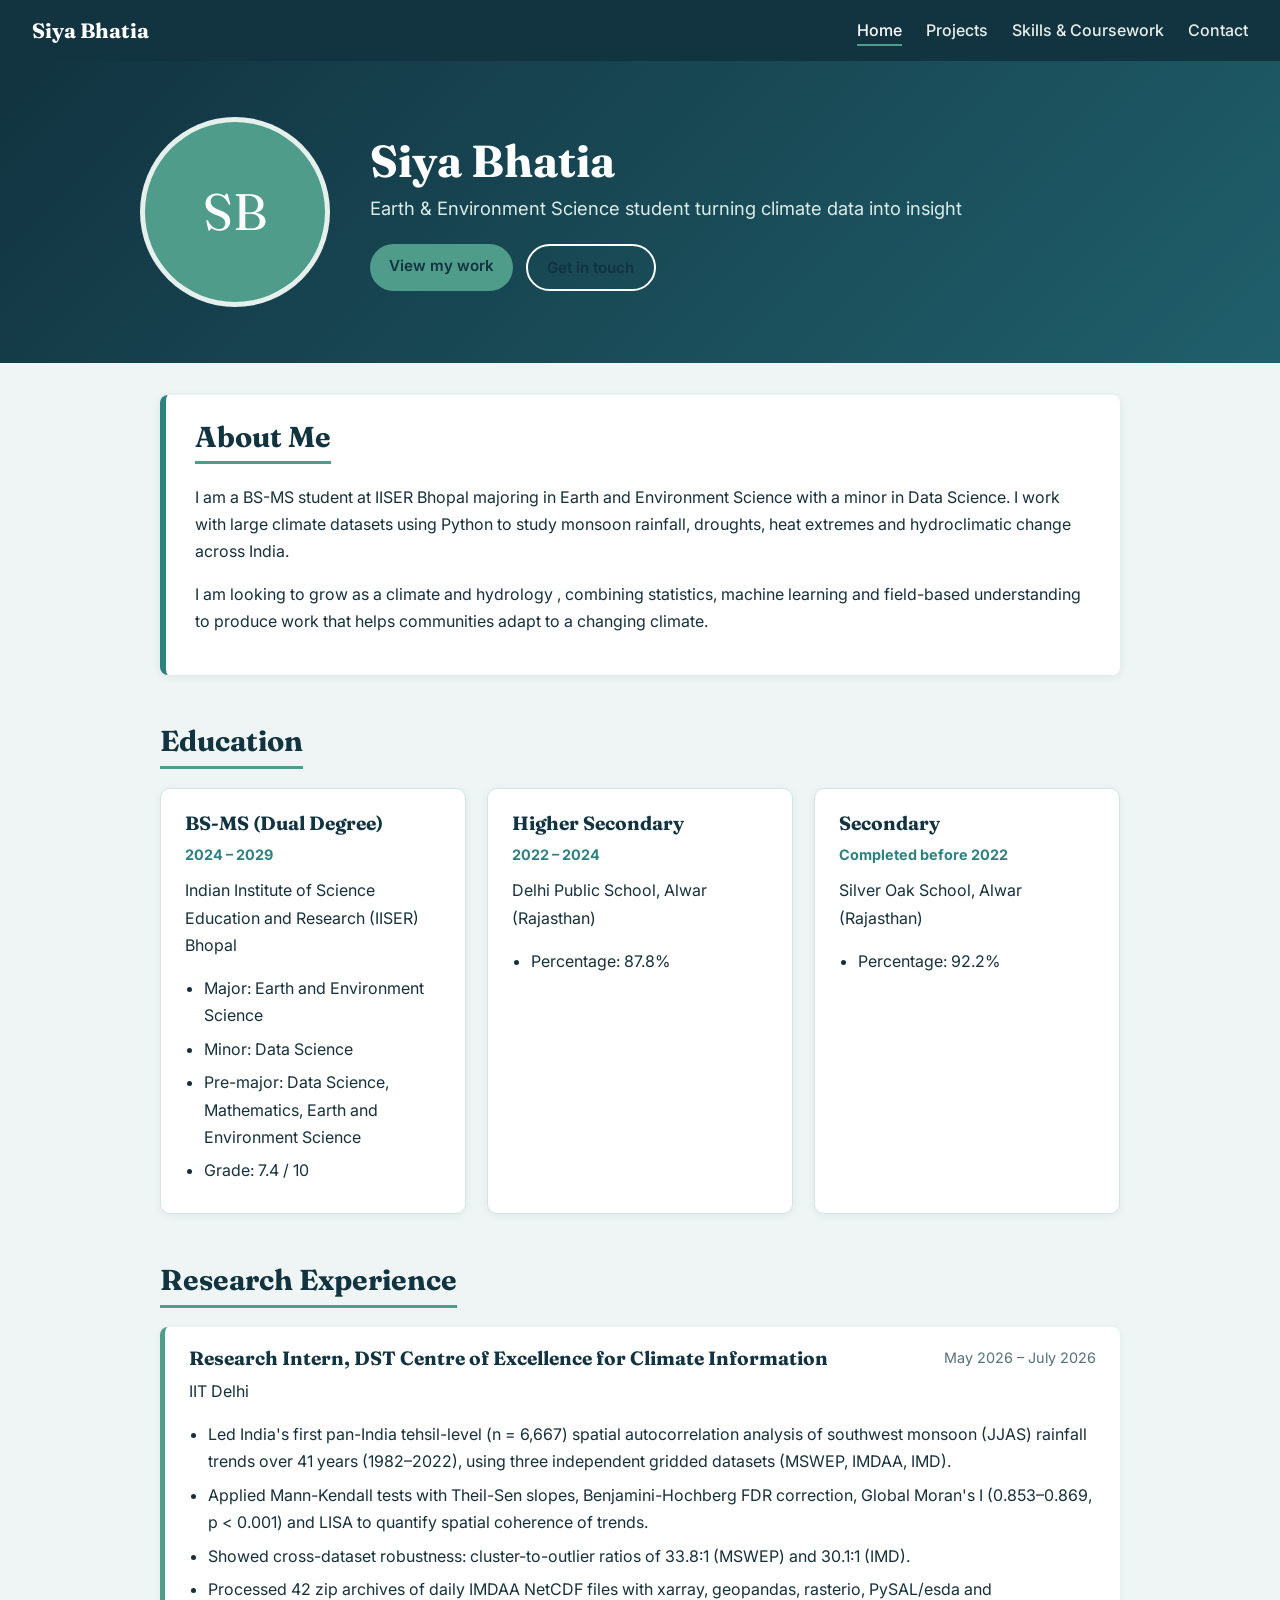
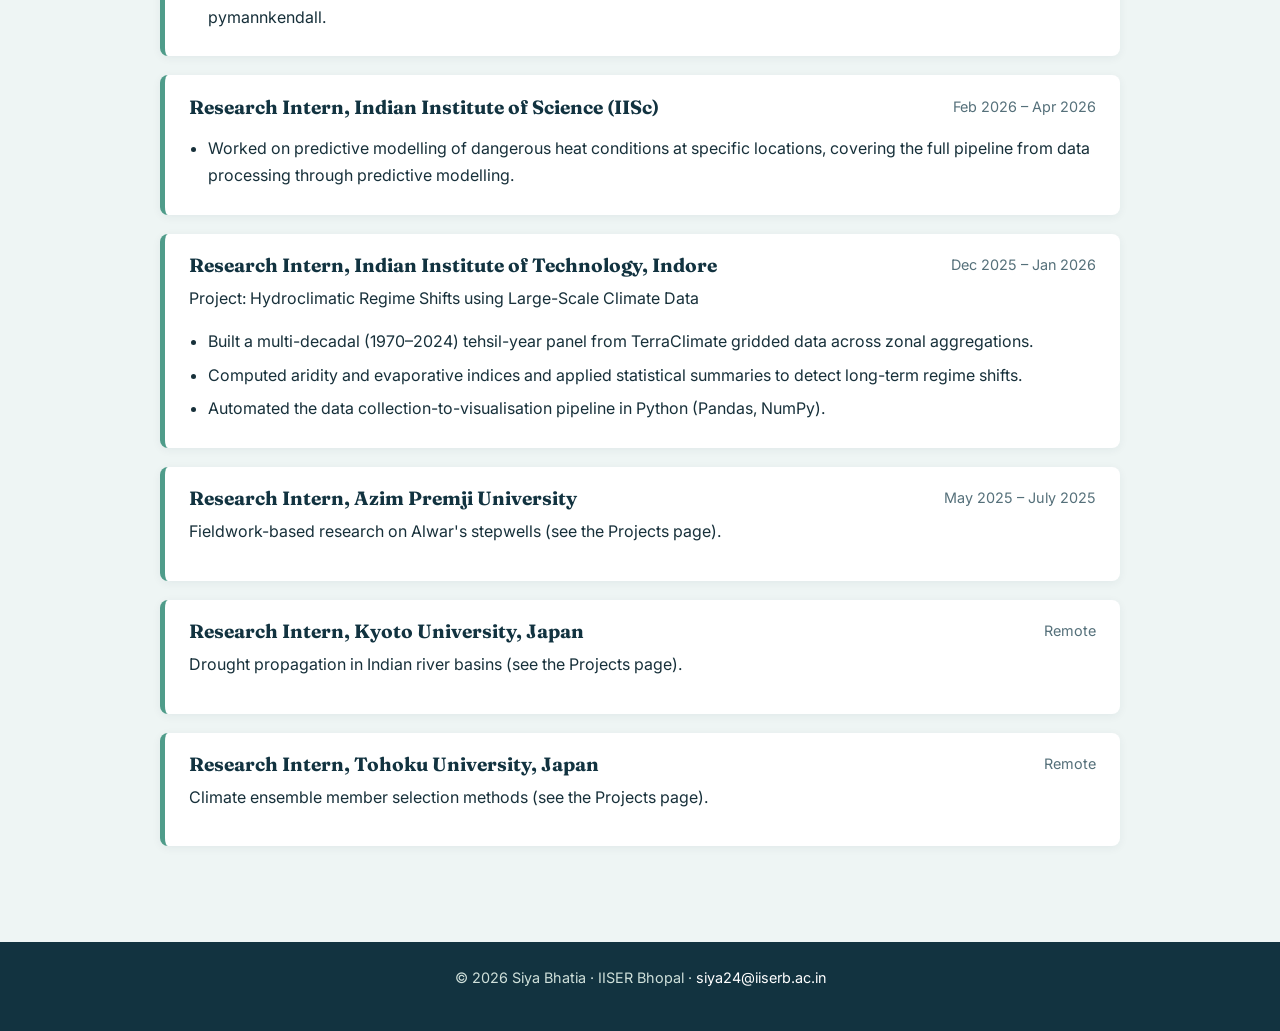
==== index.html @ 550e8d76 "Add files via upload" ====
<!DOCTYPE html>
<html lang="en">
<head>
  <meta charset="UTF-8">
  <meta name="viewport" content="width=device-width, initial-scale=1.0">
  <meta name="description" content="Resume of Siya Bhatia, Earth and Environment Science student at IISER Bhopal.">
  <title>Siya Bhatia | Resume</title>
  <link rel="preconnect" href="https://fonts.googleapis.com">
  <link rel="preconnect" href="https://fonts.gstatic.com" crossorigin>
  <link href="https://fonts.googleapis.com/css2?family=Fraunces:wght@600;700&family=Inter:wght@400;500;600&display=swap" rel="stylesheet">
  <link rel="stylesheet" href="style.css">
</head>
<body>

  <nav>
    <span class="logo">Siya Bhatia</span>
    <ul>
      <li><a href="index.html" class="active">Home</a></li>
      <li><a href="projects.html">Projects</a></li>
      <li><a href="skills.html">Skills &amp; Coursework</a></li>
      <li><a href="contact.html">Contact</a></li>
    </ul>
  </nav>

  <header class="hero">
    <div class="hero-inner">
      <figure class="photo">
        SB
        <!-- Put your photo at images/photo.jpg -->
        <img src="C:\Users\hp\Downloads\project\IMG_20251115_113818 (2).png" alt="Portrait of Siya Bhatia" onerror="this.remove()">
      </figure>
      <div>
        <h1>Siya Bhatia</h1>
        <p class="tagline">Earth &amp; Environment Science student turning climate data into insight</p>
        <div class="hero-links">
          <a class="btn" href="projects.html">View my work</a>
          <a class="btn outline" href="contact.html">Get in touch</a>
        </div>
      </div>
    </div>
  </header>

  <main>
    <section id="summary">
      <h2>About Me</h2>
      <p>
        I am a BS-MS student at IISER Bhopal majoring in Earth and Environment Science with a minor in
        Data Science. I work with large climate datasets using Python to study monsoon rainfall,
        droughts, heat extremes and hydroclimatic change across India.
      </p>
      <p>
        I am looking to grow as a climate and hydrology , combining statistics, machine
        learning and field-based understanding to produce work that helps communities adapt to a
        changing climate.
      </p>
    </section>

    <section id="education">
      <h2>Education</h2>
      <div class="grid">
        <article class="card">
          <h3>BS-MS (Dual Degree)</h3>
          <p class="meta"><strong>2024 – 2029</strong></p>
          <p>Indian Institute of Science Education and Research (IISER) Bhopal</p>
          <ul>
            <li>Major: Earth and Environment Science</li>
            <li>Minor: Data Science</li>
            <li>Pre-major: Data Science, Mathematics, Earth and Environment Science</li>
            <li>Grade: 7.4 / 10</li>
          </ul>
        </article>
        <article class="card">
          <h3>Higher Secondary</h3>
          <p class="meta"><strong>2022 – 2024</strong></p>
          <p>Delhi Public School, Alwar (Rajasthan)</p>
          <ul><li>Percentage: 87.8%</li></ul>
        </article>
        <article class="card">
          <h3>Secondary</h3>
          <p class="meta"><strong>Completed before 2022</strong></p>
          <p>Silver Oak School, Alwar (Rajasthan)</p>
          <ul><li>Percentage: 92.2%</li></ul>
        </article>
      </div>
    </section>

    <section id="experience">
      <h2>Research Experience</h2>

      <article class="job">
        <header>
          <h3>Research Intern, DST Centre of Excellence for Climate Information</h3>
          <span class="date"><time datetime="2026-05">May 2026</time> – <time datetime="2026-07">July 2026</time></span>
        </header>
        <p class="meta">IIT Delhi</p>
        <ul>
          <li>Led India's first pan-India tehsil-level (n = 6,667) spatial autocorrelation analysis of southwest monsoon (JJAS) rainfall trends over 41 years (1982–2022), using three independent gridded datasets (MSWEP, IMDAA, IMD).</li>
          <li>Applied Mann-Kendall tests with Theil-Sen slopes, Benjamini-Hochberg FDR correction, Global Moran's I (0.853–0.869, p &lt; 0.001) and LISA to quantify spatial coherence of trends.</li>
          <li>Showed cross-dataset robustness: cluster-to-outlier ratios of 33.8:1 (MSWEP) and 30.1:1 (IMD).</li>
          <li>Processed 42 zip archives of daily IMDAA NetCDF files with xarray, geopandas, rasterio, PySAL/esda and pymannkendall.</li>
        </ul>
      </article>

      <article class="job">
        <header>
          <h3>Research Intern, Indian Institute of Science (IISc)</h3>
          <span class="date"><time datetime="2026-02">Feb 2026</time> – <time datetime="2026-04">Apr 2026</time></span>
        </header>
        <ul>
          <li>Worked on predictive modelling of dangerous heat conditions at specific locations, covering the full pipeline from data processing through predictive modelling.</li>
        </ul>
      </article>

      <article class="job">
        <header>
          <h3>Research Intern, Indian Institute of Technology, Indore</h3>
          <span class="date"><time datetime="2025-12">Dec 2025</time> – <time datetime="2026-01">Jan 2026</time></span>
        </header>
        <p class="meta">Project: Hydroclimatic Regime Shifts using Large-Scale Climate Data</p>
        <ul>
          <li>Built a multi-decadal (1970–2024) tehsil-year panel from TerraClimate gridded data across zonal aggregations.</li>
          <li>Computed aridity and evaporative indices and applied statistical summaries to detect long-term regime shifts.</li>
          <li>Automated the data collection-to-visualisation pipeline in Python (Pandas, NumPy).</li>
        </ul>
      </article>

      <article class="job">
        <header>
          <h3>Research Intern, Azim Premji University</h3>
          <span class="date"><time datetime="2025-05">May 2025</time> – <time datetime="2025-07">July 2025</time></span>
        </header>
        <p>Fieldwork-based research on Alwar's stepwells (see the Projects page).</p>
      </article>

      <article class="job">
        <header>
          <h3>Research Intern, Kyoto University, Japan</h3>
          <span class="date">Remote</span>
        </header>
        <p>Drought propagation in Indian river basins (see the Projects page).</p>
      </article>

      <article class="job">
        <header>
          <h3>Research Intern, Tohoku University, Japan</h3>
          <span class="date">Remote</span>
        </header>
        <p>Climate ensemble member selection methods (see the Projects page).</p>
      </article>
    </section>
  </main>

  <footer>
    <p>&copy; 2026 Siya Bhatia &middot; IISER Bhopal &middot; <a href="mailto:siya24@iiserb.ac.in">siya24@iiserb.ac.in</a></p>
  </footer>

</body>
</html>
---- style.css ----
/* ============ Siya Bhatia – Resume Website ============ */

/* ---------- Colour palette & fonts (CSS variables) ---------- */
:root {
  /* Palette: five teal shades (light to dark) + a pale tint for the page background */
  --light: #4f9c8a;
  --teal: #2f8080;
  --mid: #1f5f6b;
  --dark: #164555;
  --deep: #123340;
  --light-hover: #6bb5a3;
  --bg: #eef5f4;
  --ink: #17303a;
  --muted: #55707a;
  --card: #ffffff;
  --line: #d5e4e1;
  --font-head: "Fraunces", Georgia, serif;
  --font-body: "Inter", Arial, sans-serif;
}

/* ---------- Element selectors (base styles) ---------- */
* { box-sizing: border-box; }

body {
  margin: 0;
  font-family: var(--font-body);
  font-size: 1rem;
  line-height: 1.7;
  color: var(--ink);
  background: var(--bg);
}

h1, h2, h3 {
  font-family: var(--font-head);
  color: var(--deep);
  line-height: 1.25;
  margin: 0 0 0.5rem;
}
h1 { font-size: 2.8rem; }
h2 { font-size: 1.8rem; }
h3 { font-size: 1.2rem; }

p { margin: 0 0 1rem; }
a { color: var(--teal); text-decoration: none; }
a:hover { color: var(--mid); text-decoration: underline; }
ul { padding-left: 1.2rem; margin: 0.5rem 0 0; }
li { margin-bottom: 0.4rem; }

main {
  max-width: 1000px;
  margin: 0 auto;
  padding: 2rem 1.25rem 3rem;
}

/* ---------- Navigation bar (flexbox + sticky positioning) ---------- */
nav {
  position: sticky;
  top: 0;
  z-index: 100;
  display: flex;
  justify-content: space-between;
  align-items: center;
  padding: 0.8rem 2rem;
  background: var(--deep);
}
nav .logo {
  font-family: var(--font-head);
  font-size: 1.3rem;
  color: #fff;
  font-weight: 700;
}
nav ul {
  display: flex;
  gap: 1.5rem;
  list-style: none;
  margin: 0;
  padding: 0;
}
nav li { margin: 0; }
nav a {
  color: #e8efe9;
  font-weight: 500;
  padding-bottom: 4px;
}
nav a:hover { color: #fff; text-decoration: none; border-bottom: 2px solid var(--light); }
nav a.active { color: #fff; border-bottom: 2px solid var(--light); }

/* ---------- Header / hero ---------- */
header.hero {
  background: linear-gradient(135deg, var(--deep), var(--mid));
  color: #fff;
  padding: 3.5rem 1.5rem;
}
.hero-inner {
  max-width: 1000px;
  margin: 0 auto;
  display: flex;
  align-items: center;
  gap: 2.5rem;
}
header.hero h1 { color: #fff; margin-bottom: 0.3rem; }
.tagline {
  font-size: 1.15rem;
  color: #dbece7;
  margin-bottom: 1.2rem;
}
.hero-links { display: flex; gap: 0.8rem; flex-wrap: wrap; }

/* Photo: figure is the positioned parent; initials sit behind the image */
.photo {
  position: relative;
  flex: 0 0 190px;
  height: 190px;
  margin: 0;
  border-radius: 50%;
  border: 5px solid rgba(255, 255, 255, 0.85);
  background: var(--light);
  overflow: hidden;
  display: flex;
  align-items: center;
  justify-content: center;
  font-family: var(--font-head);
  font-size: 3.2rem;
  color: #fff;
}
.photo img {
  position: absolute;
  inset: 0;
  width: 100%;
  height: 100%;
  object-fit: cover;
}

/* Page title banner for inner pages */
header.page-title {
  background: linear-gradient(135deg, var(--deep), var(--mid));
  color: #fff;
  text-align: center;
  padding: 2.5rem 1rem;
}
header.page-title h1 { color: #fff; font-size: 2.2rem; margin: 0; }
header.page-title p { margin: 0.4rem 0 0; color: #dbece7; }

/* ---------- Buttons (class selectors) ---------- */
.btn {
  display: inline-block;
  padding: 0.55rem 1.2rem;
  border-radius: 999px;
  background: var(--light);
  color: var(--deep);
  font-weight: 600;
  font-size: 0.95rem;
}
.btn:hover { background: var(--light-hover); color: var(--deep); text-decoration: none; }
.btn.outline { background: transparent; border: 2px solid #fff; }
.btn.outline:hover { background: rgba(255, 255, 255, 0.15); }

/* ---------- Sections ---------- */
section { margin-bottom: 3rem; }
section > h2 {
  padding-bottom: 0.4rem;
  margin-bottom: 1.2rem;
  border-bottom: 3px solid var(--light);
  display: inline-block;
}

/* ID selector: summary box */
#summary {
  background: var(--card);
  border-left: 6px solid var(--teal);
  border-radius: 8px;
  padding: 1.5rem 1.8rem;
  box-shadow: 0 2px 10px rgba(18, 51, 64, 0.08);
}

/* ---------- Cards (grid layout) ---------- */
.grid {
  display: grid;
  grid-template-columns: repeat(auto-fit, minmax(290px, 1fr));
  gap: 1.3rem;
}
.card {
  background: var(--card);
  border: 1px solid var(--line);
  border-radius: 10px;
  padding: 1.4rem 1.5rem;
  box-shadow: 0 2px 10px rgba(18, 51, 64, 0.06);
  transition: transform 0.2s, box-shadow 0.2s;
}
.card:hover {
  transform: translateY(-4px);
  box-shadow: 0 8px 20px rgba(18, 51, 64, 0.14);
}
.card .meta {
  color: var(--muted);
  font-size: 0.9rem;
  margin-bottom: 0.6rem;
}
.card .meta strong { color: var(--teal); }

/* Experience timeline items */
article.job {
  background: var(--card);
  border-left: 5px solid var(--light);
  border-radius: 8px;
  padding: 1.2rem 1.5rem;
  margin-bottom: 1.2rem;
  box-shadow: 0 2px 10px rgba(18, 51, 64, 0.06);
}
article.job header {
  display: flex;
  justify-content: space-between;
  flex-wrap: wrap;
  gap: 0.3rem;
}
article.job .date { color: var(--muted); font-size: 0.9rem; }

/* Tech tags */
.tags { list-style: none; padding: 0; display: flex; flex-wrap: wrap; gap: 0.4rem; margin-top: 0.8rem; }
.tags li {
  margin: 0;
  padding: 0.15rem 0.7rem;
  background: #dcebe8;
  color: var(--deep);
  border-radius: 999px;
  font-size: 0.8rem;
  font-weight: 600;
}

/* ---------- Tables ---------- */
table {
  width: 100%;
  border-collapse: collapse;
  background: var(--card);
  border-radius: 10px;
  overflow: hidden;
  box-shadow: 0 2px 10px rgba(18, 51, 64, 0.06);
  margin-bottom: 1rem;
}
caption {
  text-align: left;
  font-family: var(--font-head);
  font-size: 1.15rem;
  color: var(--deep);
  padding: 0 0 0.6rem;
}
th, td { padding: 0.75rem 1rem; text-align: left; }
thead th { background: var(--deep); color: #fff; }
tbody tr:nth-child(even) { background: #f3f8f7; }
tbody tr:hover { background: #dcebe8; }

/* ---------- Details / summary (coursework) ---------- */
details {
  background: var(--card);
  border: 1px solid var(--line);
  border-radius: 8px;
  padding: 0.8rem 1.2rem;
  margin-bottom: 0.8rem;
}
summary { cursor: pointer; font-weight: 600; color: var(--deep); }

/* ---------- Contact ---------- */
address { font-style: normal; }
address p { margin-bottom: 0.6rem; }

/* ---------- Footer ---------- */
footer {
  background: var(--deep);
  color: #cfe0da;
  text-align: center;
  padding: 1.5rem 1rem;
  font-size: 0.9rem;
}
footer a { color: #fff; }

/* ---------- Responsive ---------- */
@media (max-width: 720px) {
  nav { flex-direction: column; gap: 0.6rem; padding: 0.8rem 1rem; }
  nav ul { gap: 1rem; flex-wrap: wrap; justify-content: center; }
  .hero-inner { flex-direction: column; text-align: center; }
  .hero-links { justify-content: center; }
  h1 { font-size: 2.1rem; }
}
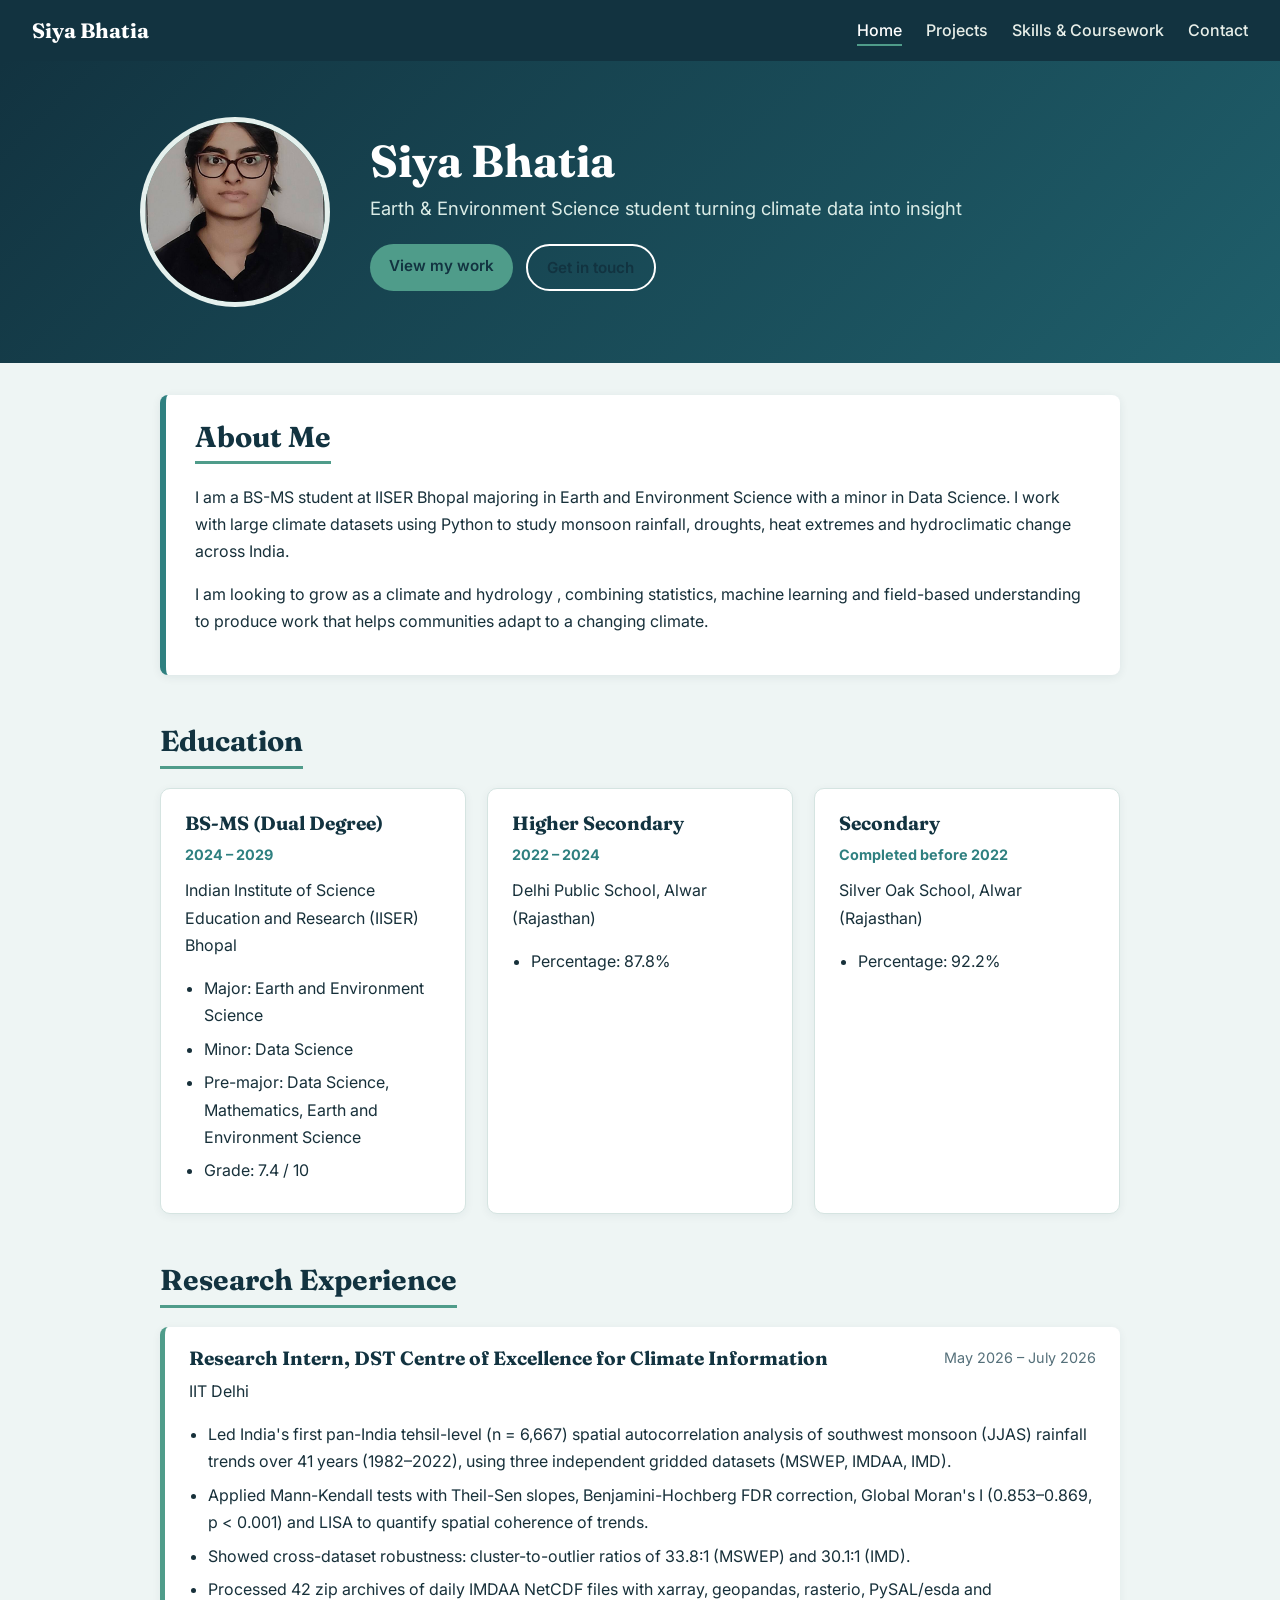
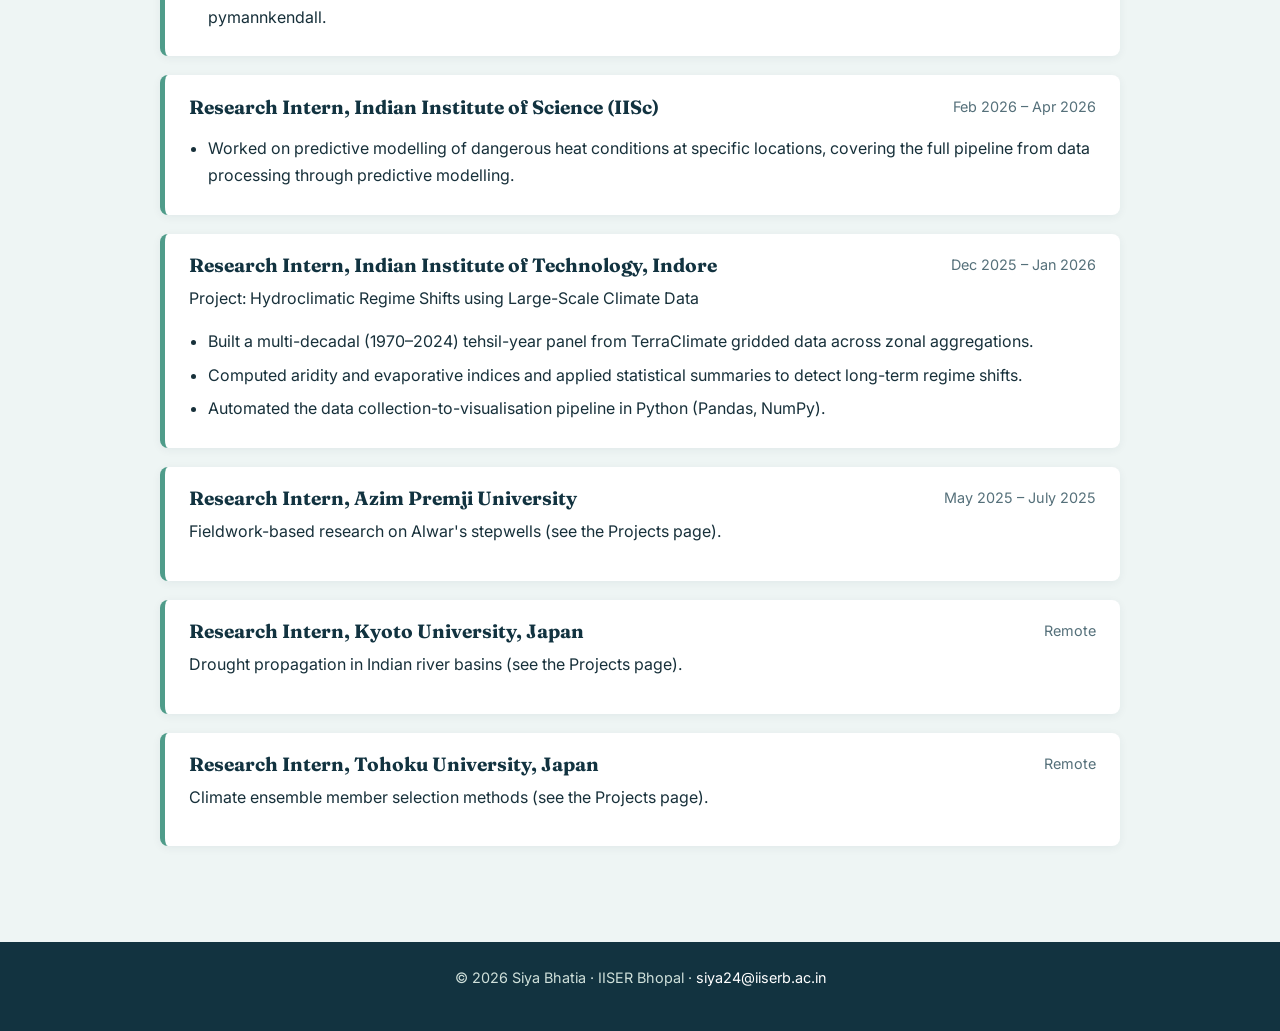
==== commit a030e133: "Add files via upload" ====
--- a/index.html
+++ b/index.html
@@ -27,7 +27,7 @@
       <figure class="photo">
         SB
         <!-- Put your photo at images/photo.jpg -->
-        <img src="C:\Users\hp\Downloads\project\IMG_20251115_113818 (2).png" alt="Portrait of Siya Bhatia" onerror="this.remove()">
+        <img src="images/IMG_20251115_113818 (1).jpg" alt="Portrait of Siya Bhatia" onerror="this.remove()">
       </figure>
       <div>
         <h1>Siya Bhatia</h1>
